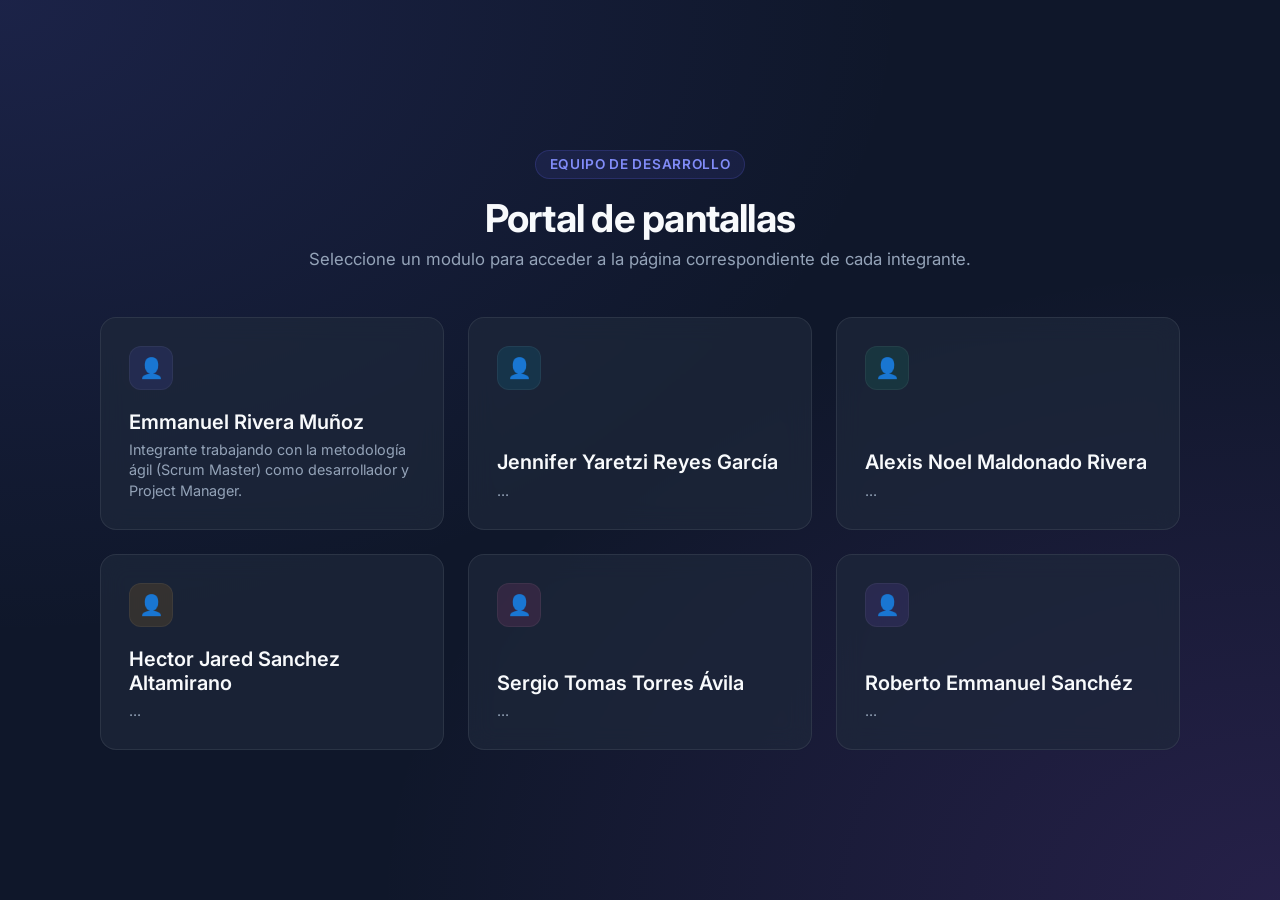
==== index.html @ f56c0f4e "Creacion de mi apartado y de los estilos." ====
<!DOCTYPE html>
<html lang="es">
<head>
  <meta charset="UTF-8">
  <meta name="viewport" content="width=device-width, initial-scale=1.0">
  <title>Portal del Proyecto - Navegación</title>
  
  <link rel="preconnect" href="https://fonts.googleapis.com">
  <link rel="preconnect" href="https://fonts.gstatic.com" crossorigin>
  <link href="https://fonts.googleapis.com/css2?family=Inter:wght@400;500;600;700&display=swap" rel="stylesheet">
  
  <link rel="stylesheet" href="style.css">
</head>
<body>

  <main class="container">
    <header>
      <span class="badge">Equipo de Desarrollo</span>
      <h1>Portal de pantallas</h1>
      <p>Seleccione un modulo para acceder a la página correspondiente de cada integrante.</p>
    </header>

      <div class="grid-links">
        <a href="emmanuel-rm.html" class="card-btn theme-1">
        <div class="card-top">
          <div class="icon-wrapper">👤</div>
          <span class="arrow-icon">→</span>
        </div>
        <div class="card-content">
          <h2>Emmanuel Rivera Muñoz</h2>
          <p>Integrante trabajando con la metodología ágil (Scrum Master) como desarrollador y Project Manager.</p>
        </div>
      </a>

      <a href="#" class="card-btn theme-2">
        <div class="card-top">
          <div class="icon-wrapper">👤</div>
          <span class="arrow-icon">→</span>
        </div>
        <div class="card-content">
          <h2>Jennifer Yaretzi Reyes García</h2>
          <p>...</p>
        </div>
      </a>

      <a href="#" class="card-btn theme-3">
        <div class="card-top">
          <div class="icon-wrapper">👤</div>
          <span class="arrow-icon">→</span>
        </div>
        <div class="card-content">
          <h2>Alexis Noel Maldonado Rivera</h2>
          <p>...</p>
        </div>
      </a>

      <a href="#" class="card-btn theme-4">
        <div class="card-top">
          <div class="icon-wrapper">👤</div>
          <span class="arrow-icon">→</span>
        </div>
        <div class="card-content">
          <h2>Hector Jared Sanchez Altamirano</h2>
          <p>...</p>
        </div>
      </a>

      <a href="#" class="card-btn theme-5">
        <div class="card-top">
          <div class="icon-wrapper">👤</div>
          <span class="arrow-icon">→</span>
        </div>
        <div class="card-content">
          <h2>Sergio Tomas Torres Ávila</h2>
          <p>...</p>
        </div>
      </a>

      <a href="#" class="card-btn theme-6">
        <div class="card-top">
          <div class="icon-wrapper">👤</div>
          <span class="arrow-icon">→</span>
        </div>
        <div class="card-content">
          <h2>Roberto Emmanuel Sanchéz</h2>
          <p>...</p>
        </div>
      </a>
    </div>
  </main>

</body>
</html>
---- style.css ----
:root {
  --bg-dark: #0f172a;
  --card-bg: rgba(30, 41, 59, 0.7);
  --card-border: rgba(255, 255, 255, 0.08);
  --card-hover-border: rgba(99, 102, 241, 0.4);
  --text-main: #f8fafc;
  --text-muted: #94a3b8;
  --accent: #6366f1;
}

* {
  box-sizing: border-box;
  margin: 0;
  padding: 0;
}

body {
  font-family: 'Inter', sans-serif;
  min-height: 100vh;
  background-color: var(--bg-dark);
  background-image: 
    radial-gradient(at 0% 0%, rgba(99, 102, 241, 0.15) 0px, transparent 50%),
    radial-gradient(at 100% 100%, rgba(168, 85, 247, 0.15) 0px, transparent 50%);
  color: var(--text-main);
  display: flex;
  align-items: center;
  justify-content: center;
  padding: 2.5rem 1.5rem;
}

.container {
  max-width: 1080px;
  width: 100%;
  display: flex;
  flex-direction: column;
  align-items: center;
}

/* Encabezado */
header {
  text-align: center;
  margin-bottom: 3rem;
}

.badge {
  display: inline-block;
  padding: 0.35rem 0.85rem;
  border-radius: 9999px;
  background: rgba(99, 102, 241, 0.1);
  color: #818cf8;
  font-size: 0.85rem;
  font-weight: 600;
  letter-spacing: 0.05em;
  text-transform: uppercase;
  margin-bottom: 1rem;
  border: 1px solid rgba(99, 102, 241, 0.2);
}

header h1 {
  font-size: 2.4rem;
  font-weight: 700;
  letter-spacing: -0.02em;
  margin-bottom: 0.5rem;
}

header p {
  color: var(--text-muted);
  font-size: 1.05rem;
}

.grid-links {
  display: grid;
  grid-template-columns: repeat(auto-fit, minmax(280px, 1fr));
  gap: 1.5rem;
  width: 100%;
}

.card-btn {
  position: relative;
  display: flex;
  flex-direction: column;
  justify-content: space-between;
  min-height: 180px;
  padding: 1.75rem;
  border-radius: 16px;
  background: var(--card-bg);
  border: 1px solid var(--card-border);
  backdrop-filter: blur(12px);
  -webkit-backdrop-filter: blur(12px);
  text-decoration: none;
  color: inherit;
  overflow: hidden;
  transition: all 0.3s cubic-bezier(0.4, 0, 0.2, 1);
}

.card-btn:hover {
  transform: translateY(-6px);
  border-color: var(--card-hover-border);
  box-shadow: 0 16px 30px -10px rgba(0, 0, 0, 0.45);
}

.card-top {
  display: flex;
  align-items: center;
  justify-content: space-between;
  margin-bottom: 1.25rem;
}

.icon-wrapper {
  width: 44px;
  height: 44px;
  border-radius: 12px;
  display: flex;
  align-items: center;
  justify-content: center;
  font-size: 1.25rem;
  background: rgba(255, 255, 255, 0.05);
  border: 1px solid rgba(255, 255, 255, 0.05);
  transition: background 0.3s ease;
}

.arrow-icon {
  opacity: 0;
  transform: translateX(-6px);
  transition: all 0.3s ease;
  color: var(--text-muted);
}

.card-btn:hover .arrow-icon {
  opacity: 1;
  transform: translateX(0);
  color: var(--text-main);
}

.card-content h2 {
  font-size: 1.25rem;
  font-weight: 600;
  margin-bottom: 0.4rem;
}

.card-content p {
  font-size: 0.9rem;
  color: var(--text-muted);
  line-height: 1.4;
}


.theme-1:hover { --card-hover-border: #6366f1; }
.theme-1 .icon-wrapper { background: rgba(99, 102, 241, 0.12); color: #818cf8; }

.theme-2:hover { --card-hover-border: #06b6d4; }
.theme-2 .icon-wrapper { background: rgba(6, 182, 212, 0.12); color: #22d3ee; }

.theme-3:hover { --card-hover-border: #10b981; }
.theme-3 .icon-wrapper { background: rgba(16, 185, 129, 0.12); color: #34d399; }

.theme-4:hover { --card-hover-border: #f59e0b; }
.theme-4 .icon-wrapper { background: rgba(245, 158, 11, 0.12); color: #fbbf24; }

.theme-5:hover { --card-hover-border: #ec4899; }
.theme-5 .icon-wrapper { background: rgba(236, 72, 153, 0.12); color: #f472b6; }

.theme-6:hover { --card-hover-border: #8b5cf6; }
.theme-6 .icon-wrapper { background: rgba(139, 92, 246, 0.12); color: #a78bfa; }
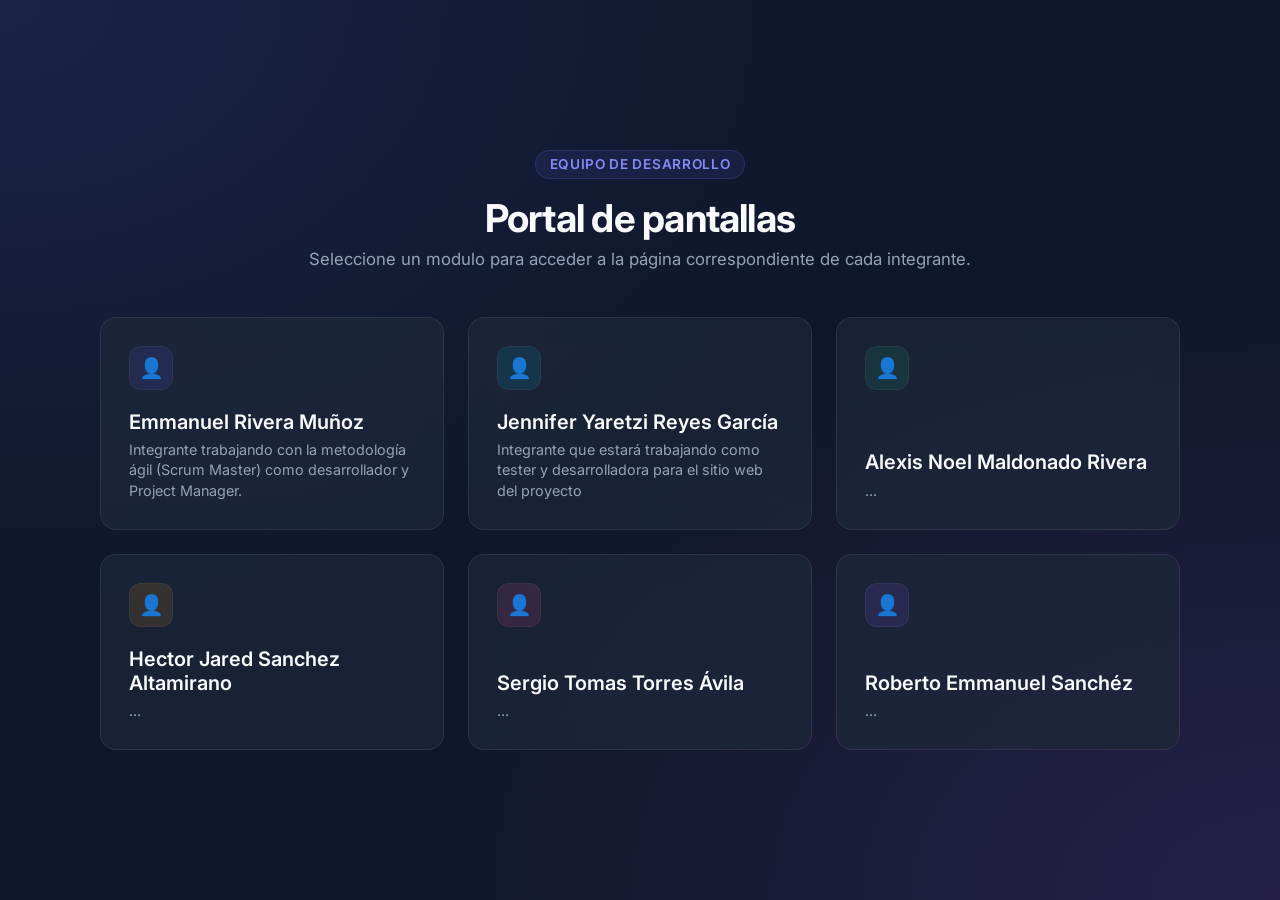
==== commit 665ac399: "seccion jennifer" ====
--- a/index.html
+++ b/index.html
@@ -32,14 +32,14 @@
         </div>
       </a>
 
-      <a href="#" class="card-btn theme-2">
+      <a href="jennifer.html" class="card-btn theme-2">
         <div class="card-top">
           <div class="icon-wrapper">👤</div>
           <span class="arrow-icon">→</span>
         </div>
         <div class="card-content">
           <h2>Jennifer Yaretzi Reyes García</h2>
-          <p>...</p>
+          <p>Integrante que estará trabajando como tester y desarrolladora para el sitio web del proyecto</p>
         </div>
       </a>
 
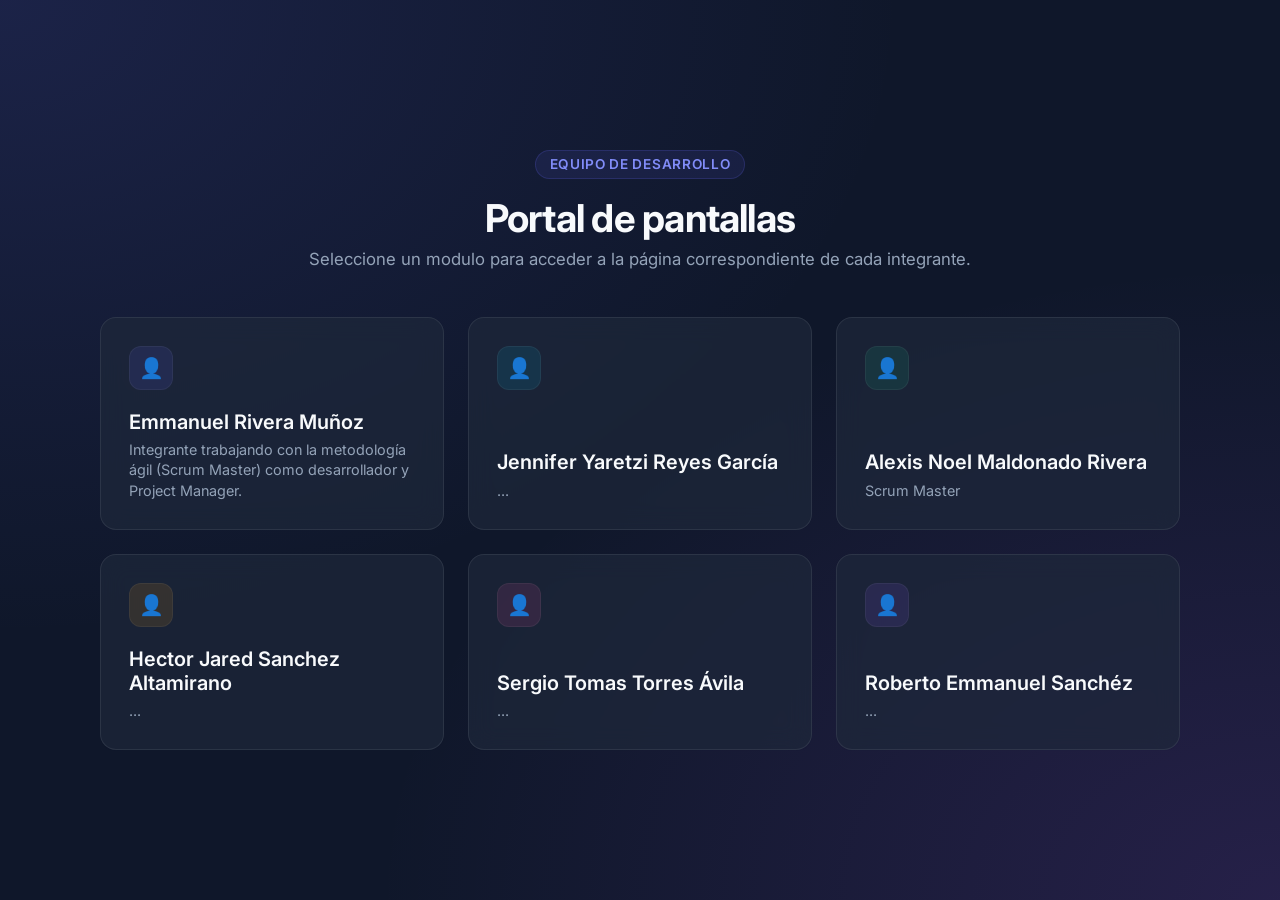
==== commit d9cf097e: "Pagina de presentación" ====
--- a/index.html
+++ b/index.html
@@ -32,25 +32,25 @@
         </div>
       </a>
 
-      <a href="jennifer.html" class="card-btn theme-2">
+      <a href="#" class="card-btn theme-2">
         <div class="card-top">
           <div class="icon-wrapper">👤</div>
           <span class="arrow-icon">→</span>
         </div>
         <div class="card-content">
           <h2>Jennifer Yaretzi Reyes García</h2>
-          <p>Integrante que estará trabajando como tester y desarrolladora para el sitio web del proyecto</p>
+          <p>...</p>
         </div>
       </a>
 
-      <a href="#" class="card-btn theme-3">
+      <a href="noel.html" class="card-btn theme-3">
         <div class="card-top">
           <div class="icon-wrapper">👤</div>
           <span class="arrow-icon">→</span>
         </div>
         <div class="card-content">
           <h2>Alexis Noel Maldonado Rivera</h2>
-          <p>...</p>
+          <p>Scrum Master</p>
         </div>
       </a>
 
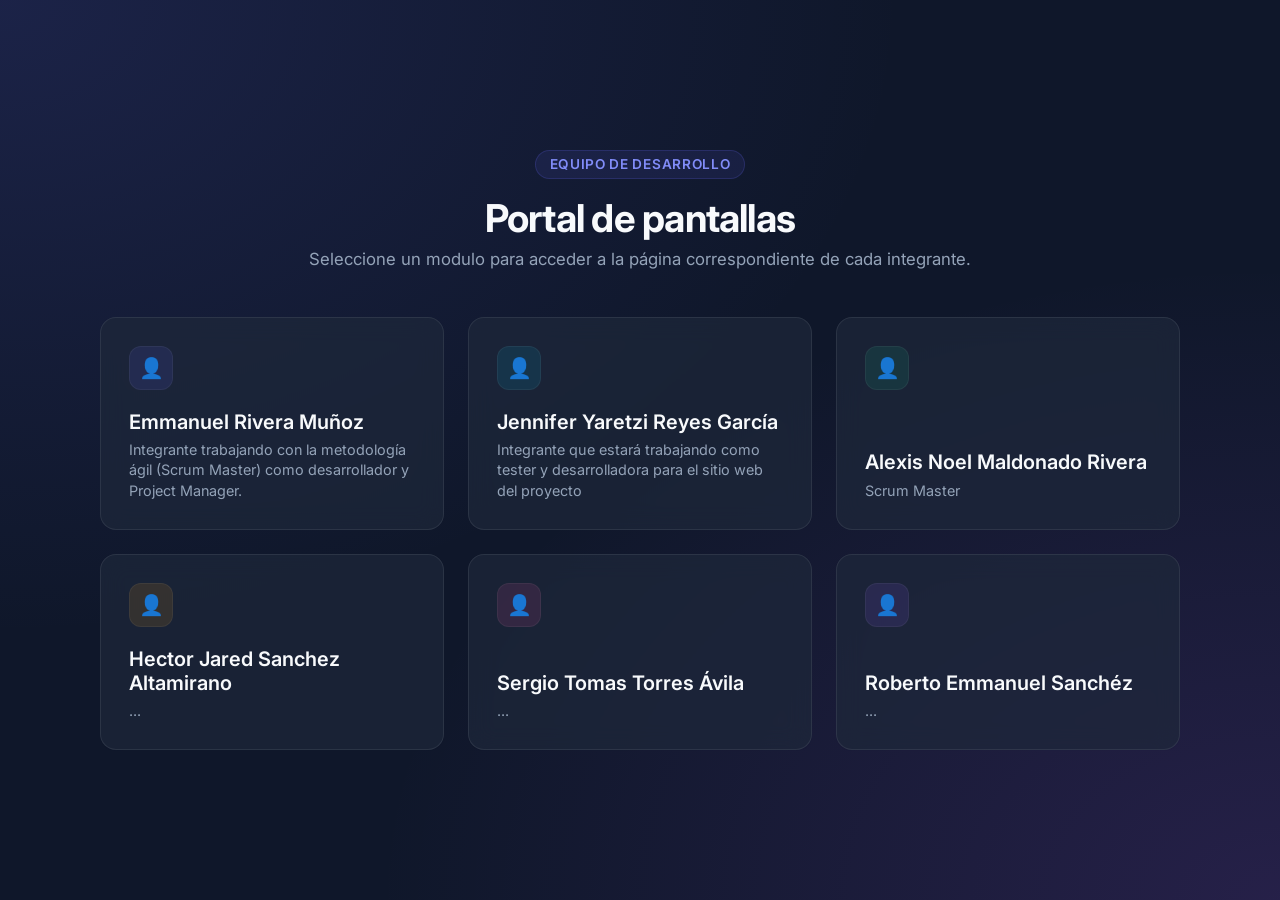
==== commit fdf504c2: "Merge pull request #5 from ledcy/branch-noel Pagina de presentación Noel Maldonado" ====
--- a/index.html
+++ b/index.html
@@ -32,14 +32,14 @@
         </div>
       </a>
 
-      <a href="#" class="card-btn theme-2">
+      <a href="jennifer.html" class="card-btn theme-2">
         <div class="card-top">
           <div class="icon-wrapper">👤</div>
           <span class="arrow-icon">→</span>
         </div>
         <div class="card-content">
           <h2>Jennifer Yaretzi Reyes García</h2>
-          <p>...</p>
+          <p>Integrante que estará trabajando como tester y desarrolladora para el sitio web del proyecto</p>
         </div>
       </a>
 
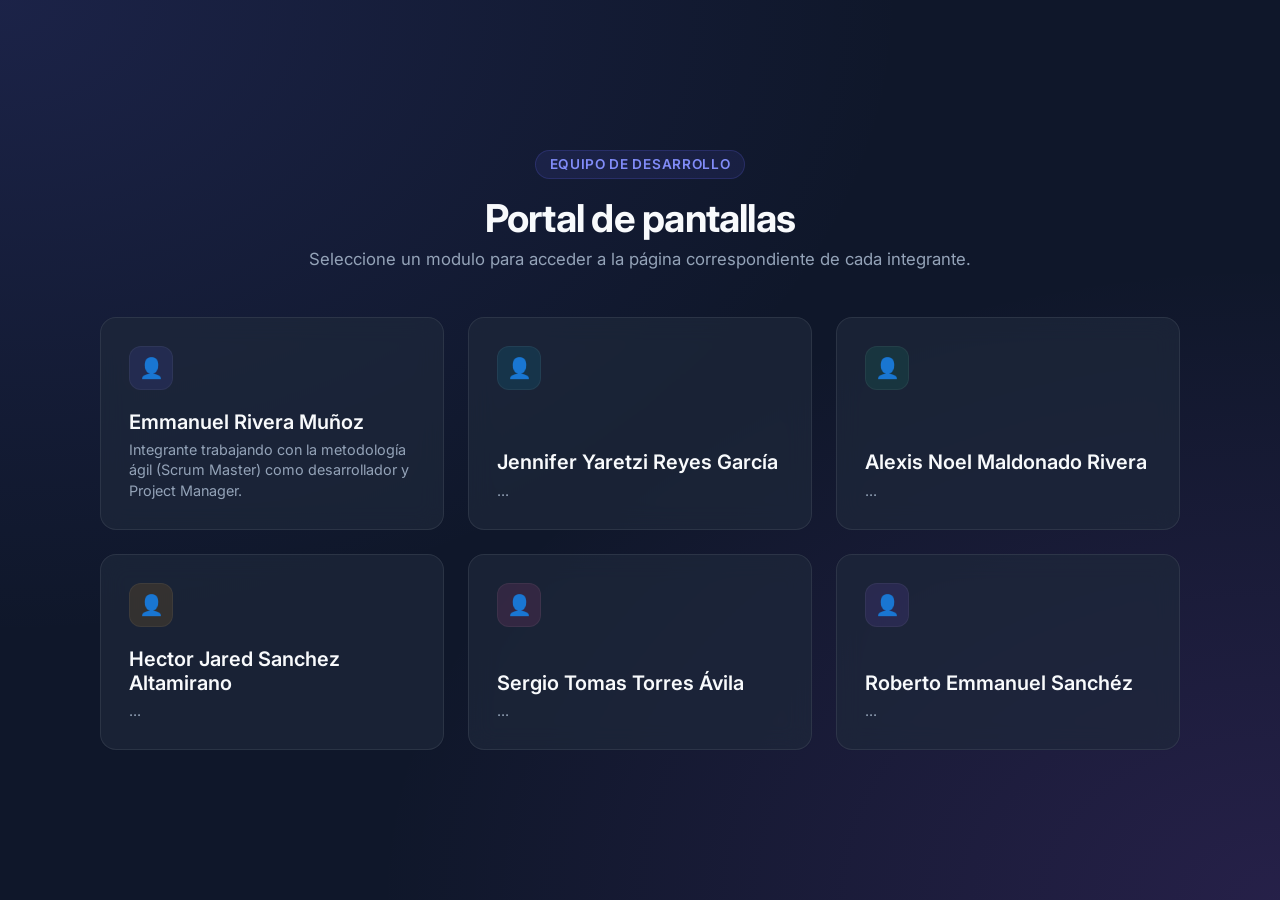
==== commit 1cf3a460: "Creacion de apartado hector" ====
--- a/index.html
+++ b/index.html
@@ -32,29 +32,29 @@
         </div>
       </a>
 
-      <a href="jennifer.html" class="card-btn theme-2">
+      <a href="#" class="card-btn theme-2">
         <div class="card-top">
           <div class="icon-wrapper">👤</div>
           <span class="arrow-icon">→</span>
         </div>
         <div class="card-content">
           <h2>Jennifer Yaretzi Reyes García</h2>
-          <p>Integrante que estará trabajando como tester y desarrolladora para el sitio web del proyecto</p>
+          <p>...</p>
         </div>
       </a>
 
-      <a href="noel.html" class="card-btn theme-3">
+      <a href="#" class="card-btn theme-3">
         <div class="card-top">
           <div class="icon-wrapper">👤</div>
           <span class="arrow-icon">→</span>
         </div>
         <div class="card-content">
           <h2>Alexis Noel Maldonado Rivera</h2>
-          <p>Scrum Master</p>
+          <p>...</p>
         </div>
       </a>
 
-      <a href="#" class="card-btn theme-4">
+      <a href="hector.html" class="card-btn theme-4">
         <div class="card-top">
           <div class="icon-wrapper">👤</div>
           <span class="arrow-icon">→</span>
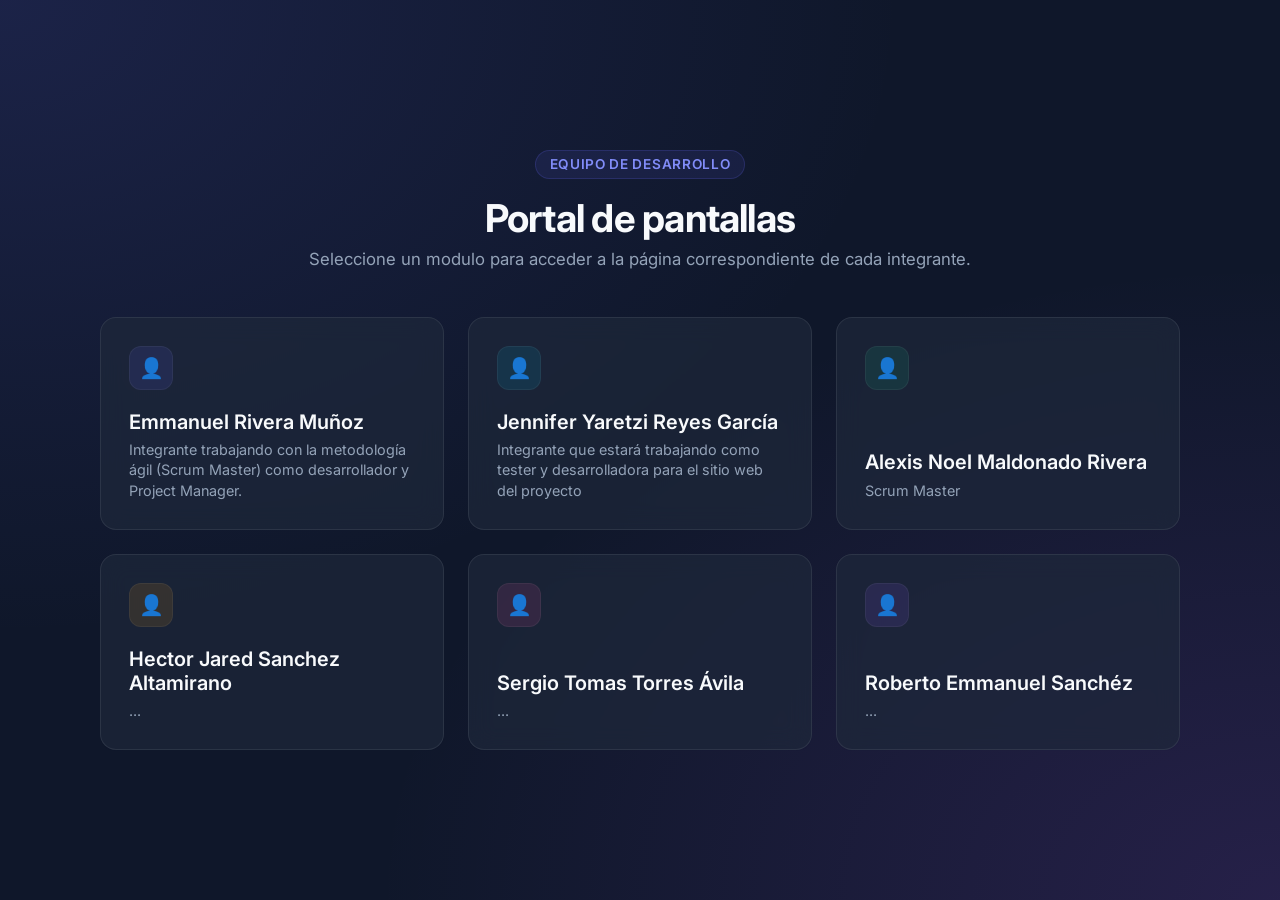
==== commit d03501eb: "Merge pull request #6 from ledcy/branch-Hector Creacion de apartado hector" ====
--- a/index.html
+++ b/index.html
@@ -32,25 +32,25 @@
         </div>
       </a>
 
-      <a href="#" class="card-btn theme-2">
+      <a href="jennifer.html" class="card-btn theme-2">
         <div class="card-top">
           <div class="icon-wrapper">👤</div>
           <span class="arrow-icon">→</span>
         </div>
         <div class="card-content">
           <h2>Jennifer Yaretzi Reyes García</h2>
-          <p>...</p>
+          <p>Integrante que estará trabajando como tester y desarrolladora para el sitio web del proyecto</p>
         </div>
       </a>
 
-      <a href="#" class="card-btn theme-3">
+      <a href="noel.html" class="card-btn theme-3">
         <div class="card-top">
           <div class="icon-wrapper">👤</div>
           <span class="arrow-icon">→</span>
         </div>
         <div class="card-content">
           <h2>Alexis Noel Maldonado Rivera</h2>
-          <p>...</p>
+          <p>Scrum Master</p>
         </div>
       </a>
 
